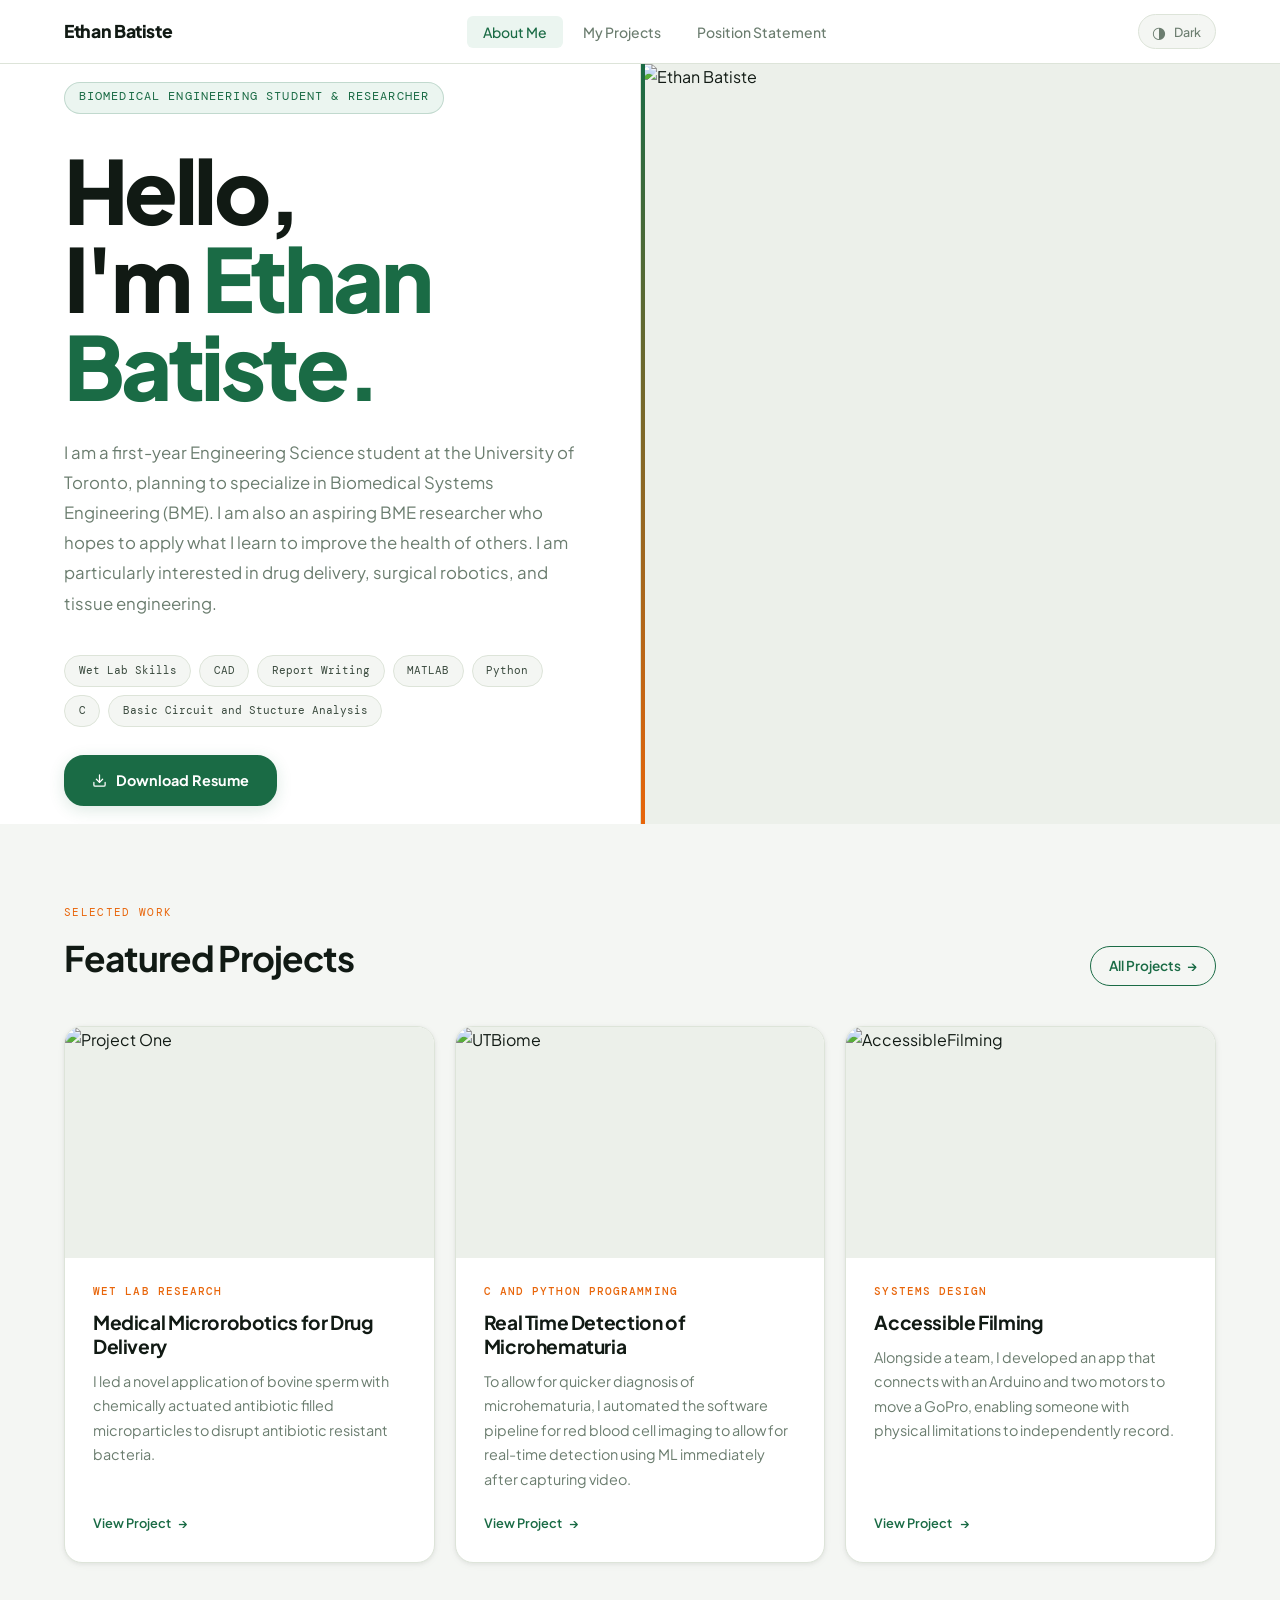
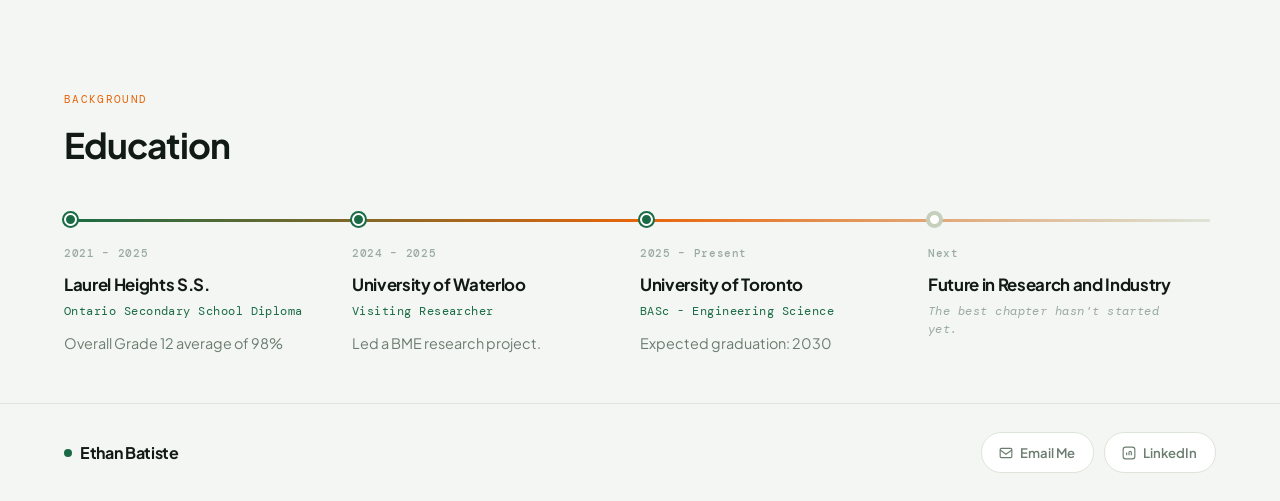
==== index.html @ f6f52fd0 "Add files via upload" ====
<!DOCTYPE html>
<html lang="en">
<head>
  <meta charset="UTF-8" />
  <meta name="viewport" content="width=device-width, initial-scale=1.0" />
  <script>
    (function(){
      var t = localStorage.getItem('portfolio-theme') ||
        (window.matchMedia('(prefers-color-scheme: dark)').matches ? 'dark' : 'light');
      document.documentElement.setAttribute('data-theme', t);
    })();
  </script>
  <title>Ethan Batiste - Portfolio</title>
  <link rel="stylesheet" href="style.css" />
</head>
<body>

  <!-- NAV -->
  <nav>
    <a href="index.html" class="nav-logo">
      Ethan Batiste
    </a>
    <ul class="nav-links" role="list">
      <li><a href="index.html">About Me</a></li>
      <li><a href="projects.html">My Projects</a></li>
      <li><a href="statement.html">Position Statement</a></li>
    </ul>
    <div class="nav-right">
      <button class="theme-toggle" aria-label="Toggle theme">
        <span class="toggle-icon">◑</span>
        <span class="toggle-label">Dark</span>
      </button>
      <button class="hamburger" aria-label="Open menu" aria-expanded="false">
        <span></span><span></span><span></span>
      </button>
    </div>
  </nav>

  <main class="page">

    <!-- HERO -->
    <section class="hero">
      <div class="hero-content">
        <span class="hero-eyebrow fade-up">Biomedical Engineering Student & Researcher</span>

        <h1 class="hero-name fade-up">
          Hello,<br>I'm <span class="accent">Ethan Batiste.</span>
        </h1>

        <p class="hero-about fade-up">
          I am a first-year Engineering Science student at the University of Toronto, planning to specialize in Biomedical Systems Engineering (BME). I am also an aspiring BME researcher who hopes to apply what I learn to improve the health of others. I am particularly interested in drug delivery, surgical robotics, and tissue engineering.
        </p>

        <div class="keywords fade-up">
          <span class="keyword">Wet Lab Skills</span>
          <span class="keyword">CAD</span>
          <span class="keyword">Report Writing</span>
          <span class="keyword">MATLAB</span>
          <span class="keyword">Python</span>
          <span class="keyword">C</span>
          <span class="keyword">Basic Circuit and Stucture Analysis</span>
        </div>

        <div class="hero-actions fade-up">
  <a href="images/EthanBatisteCV.pdf" download class="resume-btn">
    <svg width="15" height="15" viewBox="0 0 24 24" fill="none" stroke="currentColor" stroke-width="2" stroke-linecap="round" stroke-linejoin="round">
      <path d="M21 15v4a2 2 0 0 1-2 2H5a2 2 0 0 1-2-2v-4"/>
      <polyline points="7 10 12 15 17 10"/>
      <line x1="12" y1="15" x2="12" y2="3"/>
    </svg>
    Download Resume
  </a>
</div>

        
      </div>

      <div class="hero-photo-wrap">
        <!-- Replace with your photo: <img src="assets/photo.jpg" alt="Your Name" /> -->
        <img src="images/ethan-v1.jpg" alt="Ethan Batiste" />
          <svg viewBox="0 0 24 24" fill="none" stroke="currentColor" stroke-width="1">
            <circle cx="12" cy="8" r="4.5"/><path d="M3 21c0-4.5 4-8 9-8s9 3.5 9 8"/>
          </svg>
          <span>Your Photo Here</span>
        </div>
      </div>
    </section>
    
    <!-- FEATURED PROJECTS -->
    <section class="featured-section">
      <div class="section-header">
        <div>
          <p class="section-eyebrow">Selected Work</p>
          <h2 class="section-title">Featured Projects</h2>
        </div>
        <a href="projects.html" class="section-link">All Projects</a>
      </div>

      <div class="featured-grid">

        <article class="project-card reveal" data-href="project1.html">
          <div class="card-img-wrap">
            <!-- <img src="assets/p1.jpg" alt="Project One"> -->
             <img src="images/SPARTN.png" alt="Project One">
          </div>
          <div class="card-body">
            <p class="card-tag">Wet Lab Research</p>
            <h3 class="card-title">Medical Microrobotics for Drug Delivery</h3>
            <p class="card-desc">I led a novel application of bovine sperm with chemically actuated antibiotic filled microparticles to disrupt antibiotic resistant bacteria.</p>
            <span class="card-arrow">View Project</span>
          </div>
        </article>

        <article class="project-card reveal" data-href="project2.html">
          <div class="card-img-wrap">
             <img src="images/UTBiome.png" alt="UTBiome">
          </div>
          <div class="card-body">
            <p class="card-tag">C and Python Programming</p>
            <h3 class="card-title">Real Time Detection of Microhematuria</h3>
            <p class="card-desc">To allow for quicker diagnosis of microhematuria, I automated the software pipeline for red blood cell imaging to allow for real-time detection using ML immediately after capturing video.</p>
            <span class="card-arrow">View Project</span>
          </div>
        </article>

        <article class="project-card reveal" data-href="project4.html">
          <div class="card-img-wrap">
             <img src="images/AccessibleFilming.jpg" alt="AccessibleFilming">
          </div>
          <div class="card-body">
            <p class="card-tag">Systems Design</p>
            <h3 class="card-title">Accessible Filming</h3>
            <p class="card-desc">Alongside a team, I developed an app that connects with an Arduino and two motors to move a GoPro, enabling someone with physical limitations to independently record.</p>
            <span class="card-arrow">View Project</span>
          </div>
        </article>

      </div>
    </section>
    <section class="education-section">
  <div class="section-header">
    <div>
      <p class="section-eyebrow">Background</p>
      <h2 class="section-title">Education</h2>
    </div>
  </div>

  <div class="timeline">

    <div class="timeline-item reveal">
      <div class="timeline-marker"></div>
      <div class="timeline-date">2021 – 2025</div>
      <div class="timeline-body">
        <h4 class="timeline-title">Laurel Heights S.S.</h4>
        <p class="timeline-sub">Ontario Secondary School Diploma</p>
        <p class="timeline-desc">Overall Grade 12 average of 98%</p>
      </div>
    </div>

    <div class="timeline-item reveal">
      <div class="timeline-marker"></div>
      <div class="timeline-date">2024 – 2025</div>
      <div class="timeline-body">
        <h4 class="timeline-title">University of Waterloo</h4>
        <p class="timeline-sub">Visiting Researcher</p>
        <p class="timeline-desc">Led a BME research project.</p>
      </div>
    </div>

    <div class="timeline-item reveal">
      <div class="timeline-marker"></div>
      <div class="timeline-date">2025 – Present</div>
      <div class="timeline-body">
        <h4 class="timeline-title">University of Toronto</h4>
        <p class="timeline-sub">BASc - Engineering Science</p>
        <p class="timeline-desc">Expected graduation: 2030</p>
      </div>
    </div>

    <div class="timeline-item timeline-item--future reveal">
      <div class="timeline-marker timeline-marker--future"></div>
      <div class="timeline-date">Next</div>
      <div class="timeline-body">
        <h4 class="timeline-title">Future in Research and Industry</h4>
        <p class="timeline-sub">The best chapter hasn't started yet.</p>
      </div>
    </div>

  </div>
</section>

  </main>

  <!-- FOOTER -->
  <footer>
    <span class="footer-name">Ethan Batiste</span>
    <div class="footer-links">
      <a href="mailto:ethan.will.batiste@gmail.com" class="footer-btn">
        <svg width="14" height="14" viewBox="0 0 24 24" fill="none" stroke="currentColor" stroke-width="2">
          <rect x="2" y="4" width="20" height="16" rx="2"/><path d="m2 7 10 7 10-7"/>
        </svg>
        Email Me
      </a>
      <a href="https://www.linkedin.com/in/ethan-batiste/" target="_blank" rel="noopener" class="footer-btn">
        <svg width="14" height="14" viewBox="0 0 24 24" fill="none" stroke="currentColor" stroke-width="2">
          <rect x="2" y="2" width="20" height="20" rx="4"/>
          <path d="M8 11v5M8 8v.01M12 16v-5M12 11c0-1.1.9-2 2-2s2 .9 2 2v5"/>
        </svg>
        LinkedIn
      </a>
    </div>
  </footer>

  <script src="script.js"></script>
</body>
</html>
---- style.css ----
/* =========================================
   ENGINEER PORTFOLIO — Rainforest Theme
   Palette: Forest Green #1A6B45 + Orange #E8650A
   Base: Clean white/light grey
   Fonts: Plus Jakarta Sans + DM Mono
   ========================================= */

@import url('https://fonts.googleapis.com/css2?family=Plus+Jakarta+Sans:wght@300;400;500;600;700;800&family=DM+Mono:wght@300;400;500&display=swap');

/* ─── Variables ──────────────────────────── */
:root {
  --bg:          #FFFFFF;
  --bg-2:        #F4F6F3;
  --bg-3:        #ECF0EA;
  --surface:     #FFFFFF;
  --border:      #DDE4D9;
  --border-hi:   #C4D0BC;

  --text:        #111A14;
  --text-2:      #3A4A3E;
  --text-muted:  #6B7D6F;
  --text-dim:    #9AABA0;

  --green:       #1A6B45;
  --green-mid:   #2A8A5A;
  --green-light: #EBF5F0;
  --green-glow:  rgba(26,107,69,0.15);

  --orange:      #E8650A;
  --orange-mid:  #F07830;
  --orange-light:#FEF3EB;
  --orange-glow: rgba(232,101,10,0.14);

  --nav-h:       64px;
  --radius-sm:   6px;
  --radius:      12px;
  --radius-lg:   18px;
  --shadow-sm:   0 1px 4px rgba(17,26,20,0.06), 0 2px 8px rgba(17,26,20,0.04);
  --shadow:      0 4px 16px rgba(17,26,20,0.08), 0 1px 4px rgba(17,26,20,0.05);
  --shadow-lg:   0 12px 40px rgba(17,26,20,0.12), 0 4px 12px rgba(17,26,20,0.06);
  --trans:       0.22s cubic-bezier(0.4,0,0.2,1);

  --font:  'Plus Jakarta Sans', sans-serif;
  --mono:  'DM Mono', monospace;
}

[data-theme="dark"] {
  --bg:          #111714;
  --bg-2:        #181F1A;
  --bg-3:        #1F2922;
  --surface:     #232E25;
  --border:      #2C3D30;
  --border-hi:   #3D5242;

  --text:        #EDF2EE;
  --text-2:      #C8D9CC;
  --text-muted:  #8AA490;
  --text-dim:    #526158;

  --green:       #3DB874;
  --green-mid:   #4FCA84;
  --green-light: #1A2E22;
  --green-glow:  rgba(61,184,116,0.18);

  --orange:      #F07830;
  --orange-mid:  #F58C4A;
  --orange-light:#2A1A0E;
  --orange-glow: rgba(240,120,48,0.16);

  --shadow-sm:   0 1px 4px rgba(0,0,0,0.3);
  --shadow:      0 4px 20px rgba(0,0,0,0.35);
  --shadow-lg:   0 12px 48px rgba(0,0,0,0.45);
}

/* ─── Reset ──────────────────────────────── */
*, *::before, *::after { box-sizing: border-box; margin: 0; padding: 0; }
html { scroll-behavior: smooth; -webkit-font-smoothing: antialiased; }
body {
  font-family: var(--font);
  background: var(--bg);
  color: var(--text);
  transition: background var(--trans), color var(--trans);
  min-height: 100vh;
  overflow-x: hidden;
  line-height: 1.6;
}
img  { display: block; width: 100%; object-fit: cover; }
a    { color: inherit; text-decoration: none; }
ul   { list-style: none; }

/* ─── Navigation ─────────────────────────── */
nav {
  position: fixed; top: 0; left: 0; right: 0; z-index: 100;
  height: var(--nav-h);
  display: flex; align-items: center; justify-content: space-between;
  padding: 0 clamp(1.5rem, 5vw, 4rem);
  background: var(--bg);
  border-bottom: 1px solid var(--border);
  transition: background var(--trans), border-color var(--trans), box-shadow var(--trans);
}
nav.scrolled {
  box-shadow: var(--shadow-sm);
}

.nav-logo {
  font-family: var(--font);
  font-size: 1.1rem;
  font-weight: 800;
  letter-spacing: -0.02em;
  color: var(--text);
  display: flex; align-items: center; gap: 0.5rem;
}
.nav-logo-mark {
  width: 28px; height: 28px;
  background: var(--green);
  border-radius: 7px;
  display: flex; align-items: center; justify-content: center;
  flex-shrink: 0;
}
.nav-logo-mark svg { width: 14px; height: 14px; color: #fff; }

.nav-links {
  display: flex; align-items: center; gap: 0.25rem;
}
.nav-links a {
  font-size: 0.875rem;
  font-weight: 500;
  color: var(--text-muted);
  padding: 0.45rem 1rem;
  border-radius: var(--radius-sm);
  transition: color var(--trans), background var(--trans);
}
.nav-links a:hover { color: var(--text); background: var(--bg-2); }
.nav-links a.active { color: var(--green); background: var(--green-light); }

.nav-right { display: flex; align-items: center; gap: 1rem; }

/* Theme toggle */
.theme-toggle {
  display: flex; align-items: center; gap: 0.5rem;
  background: var(--bg-2);
  border: 1px solid var(--border);
  border-radius: 20px;
  padding: 0.35rem 0.85rem;
  cursor: pointer;
  font-family: var(--font);
  font-size: 0.78rem;
  font-weight: 500;
  color: var(--text-muted);
  transition: border-color var(--trans), color var(--trans), background var(--trans);
}
.theme-toggle:hover { border-color: var(--green); color: var(--green); background: var(--green-light); }
.toggle-icon { font-size: 1rem; transition: transform 0.4s; }
[data-theme="dark"] .toggle-icon { transform: rotate(180deg); }

/* Hamburger */
.hamburger {
  display: none; flex-direction: column; gap: 5px;
  background: none; border: none; cursor: pointer; padding: 4px;
}
.hamburger span { display: block; width: 22px; height: 2px; background: var(--text); border-radius: 2px; transition: var(--trans); }

/* ─── Page wrapper ───────────────────────── */
.page { padding-top: var(--nav-h); min-height: 100vh; }

/* ─── Hero ───────────────────────────────── */
.hero {
  display: grid;
  grid-template-columns: 1fr 1fr;
  height: calc(100vh - var(--nav-h));
  max-height: 760px;
}

.hero-content {
  padding: clamp(3rem, 7vw, 6rem) clamp(2rem, 5vw, 5rem);
  display: flex; flex-direction: column; justify-content: center;
  gap: 0;
  overflow-y: hidden;
}

.hero-eyebrow {
  display: inline-flex; align-items: center; gap: 0.5rem;
  font-family: var(--mono);
  font-size: 0.72rem;
  font-weight: 400;
  letter-spacing: 0.1em;
  text-transform: uppercase;
  color: var(--green);
  background: var(--green-light);
  border: 1px solid rgba(26,107,69,0.2);
  padding: 0.35rem 0.85rem;
  border-radius: 20px;
  width: fit-content;
  margin-bottom: 2rem;
}
[data-theme="dark"] .hero-eyebrow { border-color: rgba(61,184,116,0.25); }

.hero-name {
  font-size: clamp(3rem, 7vw, 5.5rem);
  font-weight: 800;
  line-height: 1.0;
  letter-spacing: -0.04em;
  color: var(--text);
  margin-bottom: 1.75rem;
}
.hero-name .accent { color: var(--green); }

.hero-about {
  font-size: 1.05rem;
  font-weight: 400;
  line-height: 1.8;
  color: var(--text-muted);
  max-width: 46ch;
  margin-bottom: 2.25rem;
}

.keywords { display: flex; flex-wrap: wrap; gap: 0.5rem; }
.keyword {
  font-family: var(--mono);
  font-size: 0.7rem;
  color: var(--text-2);
  padding: 0.38rem 0.85rem;
  background: var(--bg-2);
  border: 1px solid var(--border);
  border-radius: 20px;
  transition: border-color var(--trans), color var(--trans), background var(--trans);
  cursor: default;
}
.keyword:hover { border-color: var(--green); color: var(--green); background: var(--green-light); }

/* Hero photo */
.hero-photo-wrap {
  position: relative; overflow: hidden;
  background: var(--bg-3);
  border-left: 1px solid var(--border);
}
.hero-photo-wrap img {
  width: 100%; height: 100%;
  object-fit: cover; object-position: top center;
  transition: transform 0.7s cubic-bezier(0.25,0.46,0.45,0.94);
}
.hero-photo-wrap:hover img { transform: scale(1.03); }

/* Decorative accent strip on photo */
.hero-photo-wrap::after {
  content: '';
  position: absolute; top: 0; left: 0; bottom: 0; width: 4px;
  background: linear-gradient(to bottom, var(--green), var(--orange));
  z-index: 2;
}

.hero-photo-placeholder {
  width: 100%; height: 100%; min-height: 420px;
  display: flex; align-items: center; justify-content: center;
  flex-direction: column; gap: 1.25rem;
  color: var(--text-dim);
}
.hero-photo-placeholder svg { width: 64px; height: 64px; opacity: 0.25; }
.hero-photo-placeholder span {
  font-family: var(--mono); font-size: 0.7rem;
  letter-spacing: 0.1em; text-transform: uppercase;
}

/* ─── Featured section ───────────────────── */
.featured-section {
  padding: clamp(4rem, 8vw, 5rem) clamp(2rem, 5vw, 5rem);
  background: var(--bg-2);
}

.section-header {
  display: flex; align-items: flex-end; justify-content: space-between;
  margin-bottom: 2.5rem; gap: 1rem; flex-wrap: wrap;
}

.section-eyebrow {
  font-family: var(--mono);
  font-size: 0.7rem; letter-spacing: 0.12em; text-transform: uppercase;
  color: var(--orange); margin-bottom: 0.5rem;
}
.section-title {
  font-size: clamp(1.6rem, 3vw, 2.2rem);
  font-weight: 700; letter-spacing: -0.03em; color: var(--text);
}

.section-link {
  font-size: 0.85rem; font-weight: 600;
  color: var(--green);
  display: flex; align-items: center; gap: 0.4rem;
  padding: 0.5rem 1.1rem;
  border: 1.5px solid var(--green);
  border-radius: 20px;
  transition: background var(--trans), color var(--trans);
  white-space: nowrap;
}
.section-link:hover { background: var(--green); color: #fff; }
.section-link::after { content: '→'; }

/* ─── Project Cards ──────────────────────── */
.featured-grid {
  display: grid; grid-template-columns: repeat(3,1fr);
  gap: 1.25rem;
}

.project-card {
  background: var(--surface);
  border-radius: var(--radius-lg);
  border: 1px solid var(--border);
  box-shadow: var(--shadow-sm);
  overflow: hidden;
  cursor: pointer;
  display: flex; flex-direction: column;
  transition: transform var(--trans), box-shadow var(--trans), border-color var(--trans);
}
.project-card:hover {
  transform: translateY(-4px);
  box-shadow: var(--shadow-lg);
  border-color: var(--border-hi);
}

.card-img-wrap {
  aspect-ratio: 16/10; overflow: hidden;
  background: var(--bg-3); position: relative;
}
.card-img-wrap img { transition: transform 0.55s cubic-bezier(0.25,0.46,0.45,0.94); }
.project-card:hover .card-img-wrap img { transform: scale(1.06); }

.card-img-placeholder {
  width: 100%; height: 100%;
  display: flex; align-items: center; justify-content: center;
  font-family: var(--mono); font-size: 0.68rem;
  letter-spacing: 0.1em; text-transform: uppercase; color: var(--text-dim);
}

.card-body {
  padding: 1.6rem 1.75rem 1.75rem;
  flex: 1; display: flex; flex-direction: column;
}

.card-tag {
  font-family: var(--mono); font-size: 0.68rem; font-weight: 500;
  letter-spacing: 0.1em; text-transform: uppercase;
  color: var(--orange); margin-bottom: 0.6rem;
}

.card-title {
  font-size: 1.2rem; font-weight: 700;
  letter-spacing: -0.02em; color: var(--text);
  margin-bottom: 0.65rem; line-height: 1.25;
}

.card-desc {
  font-size: 0.9rem; font-weight: 400;
  line-height: 1.7; color: var(--text-muted); flex: 1;
}

.card-arrow {
  display: inline-flex; align-items: center; gap: 0.45rem;
  font-size: 0.8rem; font-weight: 600;
  color: var(--green); margin-top: 1.4rem;
  transition: gap var(--trans);
}
.card-arrow::after { content: '→'; }
.project-card:hover .card-arrow { gap: 0.7rem; }

/* ─── Projects page ──────────────────────── */
.projects-page {
  padding: clamp(3rem, 6vw, 5rem) clamp(2rem, 5vw, 5rem);
}
.page-hero { margin-bottom: 3rem; }
.page-hero h1 {
  font-size: clamp(2.5rem, 6vw, 4rem);
  font-weight: 800; letter-spacing: -0.04em; color: var(--text);
  line-height: 1.0; margin-top: 0.6rem;
}
.page-hero h1 span { color: var(--green); }

.projects-grid {
  display: grid; grid-template-columns: repeat(auto-fill, minmax(320px,1fr));
  gap: 1.25rem;
}

/* ─── Project detail ─────────────────────── */
.project-detail {
  max-width: 820px; margin: 0 auto;
  padding: clamp(3rem, 6vw, 5rem) clamp(2rem, 5vw, 5rem);
}

.back-link {
  display: inline-flex; align-items: center; gap: 0.5rem;
  font-size: 0.85rem; font-weight: 600;
  color: var(--text-muted); margin-bottom: 2.5rem;
  transition: color var(--trans);
}
.back-link::before { content: '←'; }
.back-link:hover { color: var(--green); }

.detail-tag {
  font-family: var(--mono); font-size: 0.7rem; font-weight: 500;
  letter-spacing: 0.12em; text-transform: uppercase;
  color: var(--orange); margin-bottom: 0.85rem;
}
.detail-title {
  font-size: clamp(2rem, 5vw, 3.5rem); font-weight: 800;
  letter-spacing: -0.04em; color: var(--text);
  line-height: 1.0; margin-bottom: 1.25rem;
}
.detail-subtitle {
  font-size: 1.05rem; font-weight: 400; line-height: 1.8;
  color: var(--text-muted); max-width: 55ch; margin-bottom: 2.5rem;
}

.detail-hero-img {
  aspect-ratio: 16/9; overflow: hidden;
  background: var(--bg-3);
  border-radius: var(--radius-lg);
  border: 1px solid var(--border);
  margin-bottom: 3rem;
}

.detail-meta {
  display: grid; grid-template-columns: repeat(4,1fr);
  gap: 1px; background: var(--border);
  border: 1px solid var(--border); border-radius: var(--radius);
  overflow: hidden; margin-bottom: 3.5rem;
}
.meta-item { background: var(--bg-2); padding: 1.4rem 1.5rem; }
.meta-item label {
  display: block; font-family: var(--mono); font-size: 0.62rem; font-weight: 500;
  letter-spacing: 0.12em; text-transform: uppercase;
  color: var(--green); margin-bottom: 0.4rem;
}
.meta-item span { font-size: 0.97rem; font-weight: 600; color: var(--text); }

.detail-body h3 {
  font-size: 1.25rem; font-weight: 700; color: var(--text);
  margin: 2.5rem 0 1rem; letter-spacing: -0.02em;
}
.detail-body h3::before {
  content: '';
  display: inline-block; width: 14px; height: 3px;
  background: var(--green); border-radius: 2px;
  margin-right: 0.7rem; vertical-align: middle;
}
.detail-body p { font-size: 0.97rem; line-height: 1.85; color: var(--text-muted); margin-bottom: 1.2rem; }

.tech-list { display: flex; flex-wrap: wrap; gap: 0.5rem; margin: 1.25rem 0; }
.tech-tag {
  font-family: var(--mono); font-size: 0.7rem;
  color: var(--text-2); padding: 0.35rem 0.8rem;
  background: var(--bg-2); border: 1px solid var(--border);
  border-radius: 20px; transition: var(--trans);
}
.tech-tag:hover { border-color: var(--orange); color: var(--orange); background: var(--orange-light); }

/* ─── Position Statement ─────────────────── */
.statement-page { padding: clamp(3rem, 6vw, 5rem) clamp(2rem, 5vw, 5rem); }
.statement-layout {
  display: grid; grid-template-columns: 200px 1fr;
  gap: 5rem; padding-top: 3rem;
}
.statement-sidebar { position: sticky; top: calc(var(--nav-h) + 2rem); align-self: start; }
.statement-sidebar-label {
  font-family: var(--mono); font-size: 0.68rem; font-weight: 500;
  letter-spacing: 0.12em; text-transform: uppercase; color: var(--text-dim);
}
.statement-nav-list { display: flex; flex-direction: column; gap: 0.1rem; margin-top: 1rem; }
.statement-nav-list a {
  font-size: 0.875rem; font-weight: 500; color: var(--text-muted);
  padding: 0.55rem 0.85rem; border-radius: var(--radius-sm);
  transition: var(--trans);
}
.statement-nav-list a:hover { color: var(--green); background: var(--green-light); }

.statement-content section { margin-bottom: 4rem; padding-bottom: 4rem; border-bottom: 1px solid var(--border); }
.statement-content section:last-child { border-bottom: none; margin-bottom: 0; }

.statement-content h3 {
  font-size: 1.55rem; font-weight: 700; letter-spacing: -0.03em;
  color: var(--text); margin-bottom: 1.4rem;
}
.statement-content p { font-size: 0.97rem; line-height: 1.85; color: var(--text-muted); margin-bottom: 1.2rem; }

.pull-quote {
  font-size: clamp(1.1rem, 2.2vw, 1.4rem); font-weight: 600;
  color: var(--text); line-height: 1.5;
  padding: 1.75rem 2rem; margin: 2rem 0;
  background: var(--green-light);
  border-left: 4px solid var(--green);
  border-radius: 0 var(--radius) var(--radius) 0;
}

/* ─── Footer ─────────────────────────────── */
footer {
  background: var(--bg-2); border-top: 1px solid var(--border);
  padding: 1.75rem clamp(2rem, 5vw, 5rem);
  display: flex; align-items: center; justify-content: space-between;
  gap: 1.5rem; flex-wrap: wrap;
}
.footer-name {
  font-size: 1rem; font-weight: 700; letter-spacing: -0.02em; color: var(--text);
  display: flex; align-items: center; gap: 0.5rem;
}
.footer-name::before {
  content: '';
  width: 8px; height: 8px;
  background: var(--green); border-radius: 50%;
}
.footer-links { display: flex; align-items: center; gap: 0.6rem; }
.footer-btn {
  display: inline-flex; align-items: center; gap: 0.45rem;
  font-size: 0.82rem; font-weight: 600;
  color: var(--text-muted); padding: 0.55rem 1.1rem;
  border: 1.5px solid var(--border); border-radius: 20px;
  background: var(--surface); transition: var(--trans);
}
.footer-btn:hover { color: var(--green); border-color: var(--green); background: var(--green-light); }

/* ─── Resume Button ──────────────────────── */
.hero-actions { margin-top: 1.75rem; }

.resume-btn {
  display: inline-flex; align-items: center; gap: 0.6rem;
  font-size: 0.9rem; font-weight: 700;
  color: #fff;
  background: var(--green);
  padding: 0.75rem 1.6rem;
  border-radius: 20px;
  border: 2px solid var(--green);
  transition: background var(--trans), color var(--trans), transform var(--trans), box-shadow var(--trans);
  box-shadow: 0 4px 16px var(--green-glow);
}
.resume-btn:hover {
  background: transparent;
  color: var(--green);
  transform: translateY(-2px);
  box-shadow: 0 8px 24px var(--green-glow);
}

/* ─── Education Timeline ─────────────────── */
.education-section {
  padding: clamp(2rem, 8vw, 3rem) clamp(2rem, 5vw, 5rem);
  background: var(--bg-2);
}

.timeline {
  position: relative;
  display: grid;
  grid-template-columns: repeat(4, 1fr);
  gap: 0;
  padding-top: 2rem;
}

/* Horizontal line running across all items */
.timeline::before {
  content: '';
  position: absolute; top: 6px; left: 6px; right: 6px;
  height: 2.5px;
  background: linear-gradient(to right, var(--green), var(--orange), var(--border));
}

.timeline-item {
  position: relative;
  display: flex;
  flex-direction: column;
  padding: 0 1.5rem 0 0;
  align-items: start;
}

.timeline-marker {
  position: absolute; top: -2rem;
  left: 0;
  width: 13px; height: 13px;
  border-radius: 50%;
  background: var(--green);
  border: 2.5px solid var(--bg);
  box-shadow: 0 0 0 2px var(--green);
  z-index: 1;
  transition: transform var(--trans);
}
.timeline-item:hover .timeline-marker { transform: scale(1.25); }

.timeline-marker--future {
  background: var(--bg);
  border-color: var(--border-hi);
  box-shadow: 0 0 0 2px var(--border-hi);
}
.timeline-item--future:hover .timeline-marker--future {
  border-color: var(--orange);
  box-shadow: 0 0 0 2px var(--orange);
}

.timeline-date {
  font-family: var(--mono);
  font-size: 0.68rem; font-weight: 500;
  letter-spacing: 0.06em;
  color: var(--text-dim);
  margin-bottom: 0.6rem;
  white-space: nowrap;
}

.timeline-title {
  font-size: 1.05rem; font-weight: 700;
  letter-spacing: -0.02em; color: var(--text);
  margin-bottom: 0.25rem;
}

.timeline-sub {
  font-family: var(--mono);
  font-size: 0.72rem;
  color: var(--green); margin-bottom: 0.6rem;
  letter-spacing: 0.04em;
}

.timeline-item--future .timeline-sub {
  color: var(--text-dim);
  font-style: italic;
}

.timeline-desc {
  font-size: 0.9rem; line-height: 1.7; color: var(--text-muted);
}

/* Stack vertically on small screens */
@media (max-width: 700px) {
  .timeline {
    grid-template-columns: 1fr;
    padding-top: 0;
    padding-left: 2rem;
  }
  .timeline::before {
    top: 8px; bottom: 8px; left: 7px; right: auto;
    width: 1.5px; height: auto;
    background: linear-gradient(to bottom, var(--green), var(--orange), var(--border));
  }
  .timeline-item {
    padding: 0 0 2.75rem 0;
  }
  .timeline-marker {
    top: 6px; left: -2rem;
  }
  .timeline-date { margin-bottom: 0.25rem; }
}
/* ─── Slideshow ──────────────────────────── */
.slideshow {
  position: relative;
  overflow: hidden;
  width: 100%; height: 100%;
}

.slideshow-track {
  display: flex;
  height: 100%;
  transition: transform 0.55s cubic-bezier(0.4, 0, 0.2, 1);
  will-change: transform;
}

.slideshow-slide {
  min-width: 100%; height: 100%;
  flex-shrink: 0;
  background: var(--bg-3);
}

.slideshow-slide img {
  width: 100%; height: 100%;
  object-fit: cover; object-position: center;
}

.slideshow-slide .card-img-placeholder {
  width: 100%; height: 100%;
}

/* Prev / Next arrows */
.slideshow-btn {
  position: absolute; top: 50%; transform: translateY(-50%);
  z-index: 10;
  background: rgba(255,255,255,0.85);
  border: none; border-radius: 50%;
  width: 32px; height: 32px;
  display: flex; align-items: center; justify-content: center;
  cursor: pointer;
  font-size: 0.9rem; color: var(--text);
  box-shadow: var(--shadow-sm);
  transition: background var(--trans), transform var(--trans);
  backdrop-filter: blur(4px);
}
[data-theme="dark"] .slideshow-btn { background: rgba(30,40,35,0.85); color: var(--text); }
.slideshow-btn:hover { background: var(--green); color: #fff; transform: translateY(-50%) scale(1.1); }
.slideshow-btn--prev { left: 10px; }
.slideshow-btn--next { right: 10px; }

/* Dot indicators */
.slideshow-dots {
  position: absolute; bottom: 10px; left: 50%; transform: translateX(-50%);
  display: flex; gap: 6px; z-index: 10;
}
.slideshow-dot {
  width: 6px; height: 6px;
  border-radius: 50%;
  background: rgba(255,255,255,0.5);
  border: none; cursor: pointer; padding: 0;
  transition: background var(--trans), transform var(--trans);
}
.slideshow-dot.active {
  background: #fff;
  transform: scale(1.3);
}
[data-theme="dark"] .slideshow-dot { background: rgba(255,255,255,0.3); }
[data-theme="dark"] .slideshow-dot.active { background: var(--green); }

/* ─── Animations ─────────────────────────── */
@keyframes fadeUp {
  from { opacity: 0; transform: translateY(18px); }
  to   { opacity: 1; transform: translateY(0); }
}
.fade-up { opacity: 0; animation: fadeUp 0.6s cubic-bezier(0.4,0,0.2,1) forwards; }
.fade-up:nth-child(1) { animation-delay: 0.05s; }
.fade-up:nth-child(2) { animation-delay: 0.15s; }
.fade-up:nth-child(3) { animation-delay: 0.25s; }
.fade-up:nth-child(4) { animation-delay: 0.35s; }
.fade-up:nth-child(5) { animation-delay: 0.45s; }

.reveal { opacity: 0; transform: translateY(14px); transition: opacity 0.5s ease, transform 0.5s ease; }
.reveal.visible { opacity: 1; transform: none; }

/* ─── Responsive ─────────────────────────── */
@media (max-width: 960px) {
  .hero { grid-template-columns: 1fr; }
  .hero-photo-wrap { min-height: 55vw; border-left: none; border-top: 1px solid var(--border); }
  .featured-grid { grid-template-columns: 1fr 1fr; }
  .projects-grid { grid-template-columns: 1fr 1fr; }
  .statement-layout { grid-template-columns: 1fr; gap: 2rem; }
  .statement-sidebar { position: static; }
  .detail-meta { grid-template-columns: repeat(2,1fr); }
}
@media (max-width: 680px) {
  .nav-links { display: none; }
  .nav-links.open {
    display: flex; flex-direction: column;
    position: fixed; top: var(--nav-h); left: 0; right: 0; bottom: 0;
    background: var(--bg); padding: 2rem 1.5rem;
    border-top: 1px solid var(--border); gap: 0.25rem; z-index: 99;
  }
  .nav-links.open a { font-size: 1.05rem; padding: 1rem; }
  .hamburger { display: flex; }
  .featured-grid { grid-template-columns: 1fr; }
  .projects-grid { grid-template-columns: 1fr; }
}
@media (max-width: 480px) {
  footer { flex-direction: column; align-items: flex-start; }
  .detail-meta { grid-template-columns: 1fr 1fr; }
  .section-header { flex-direction: column; align-items: flex-start; }
}
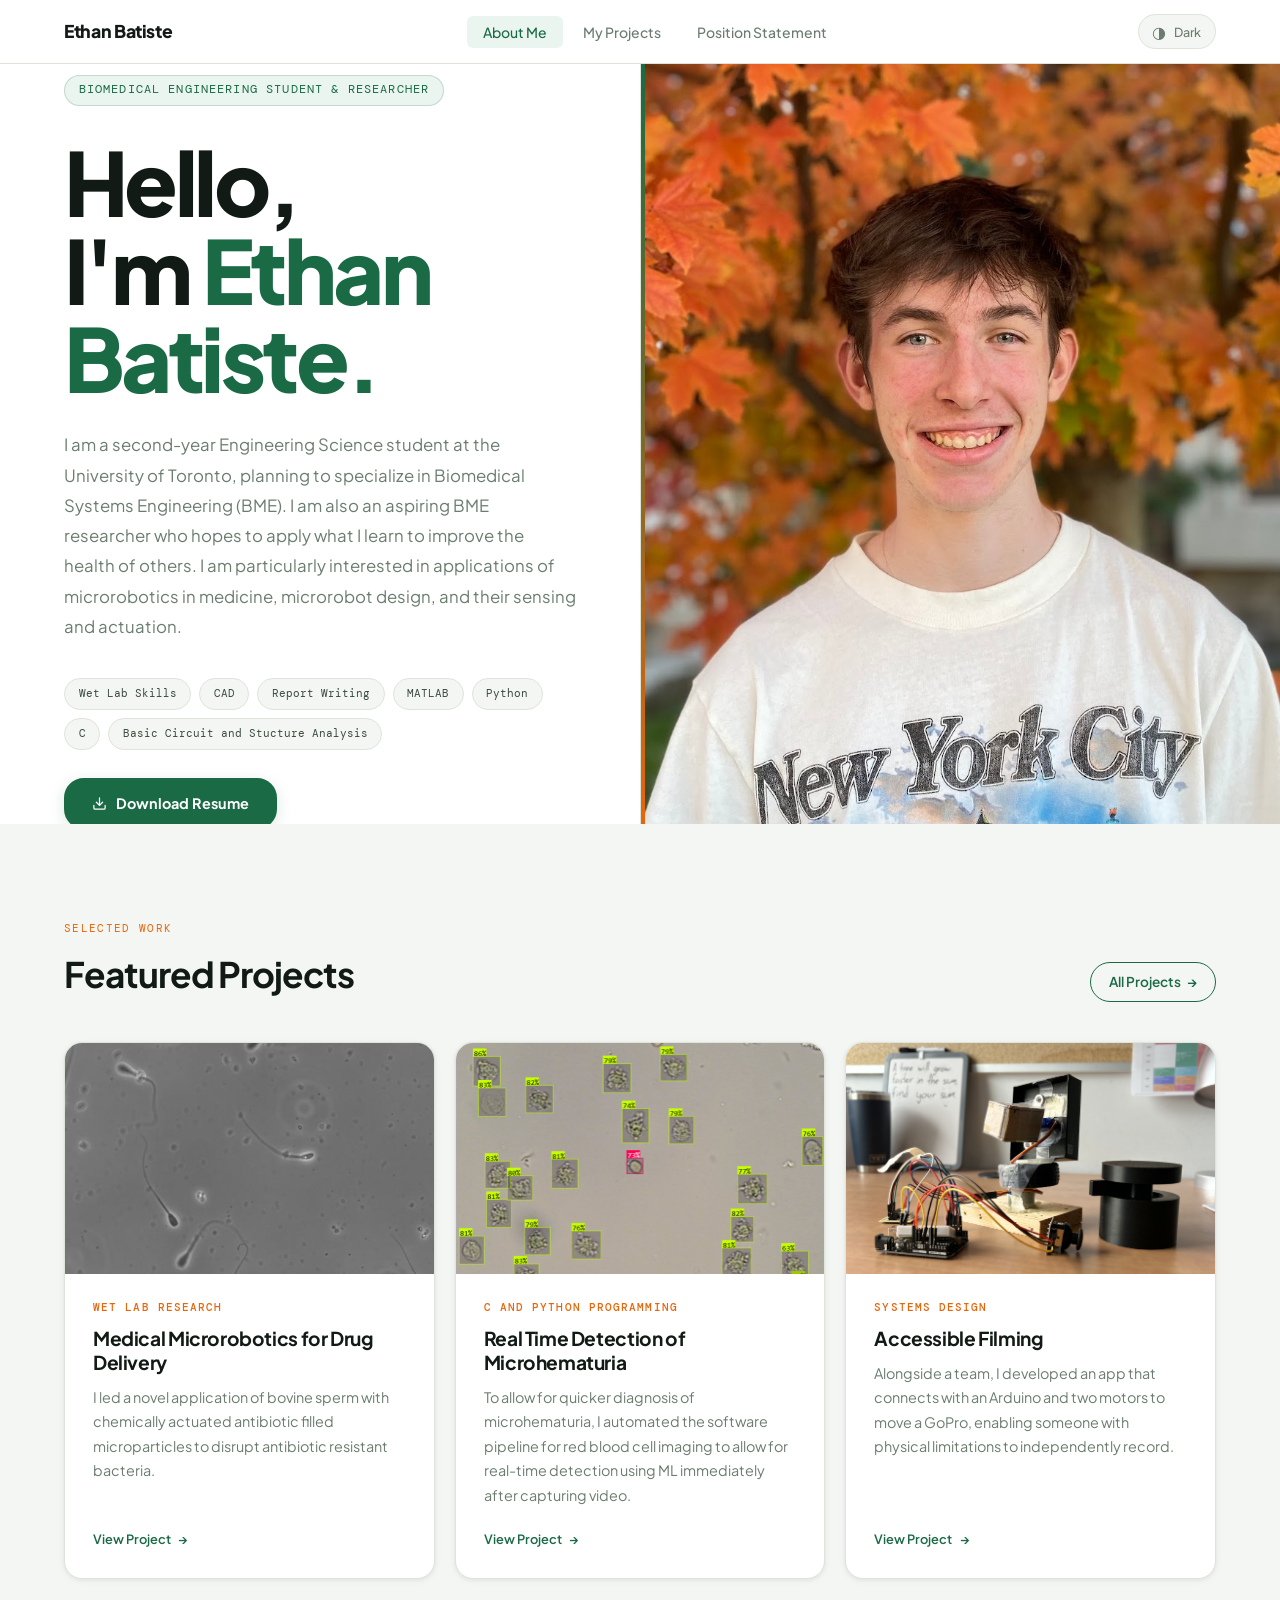
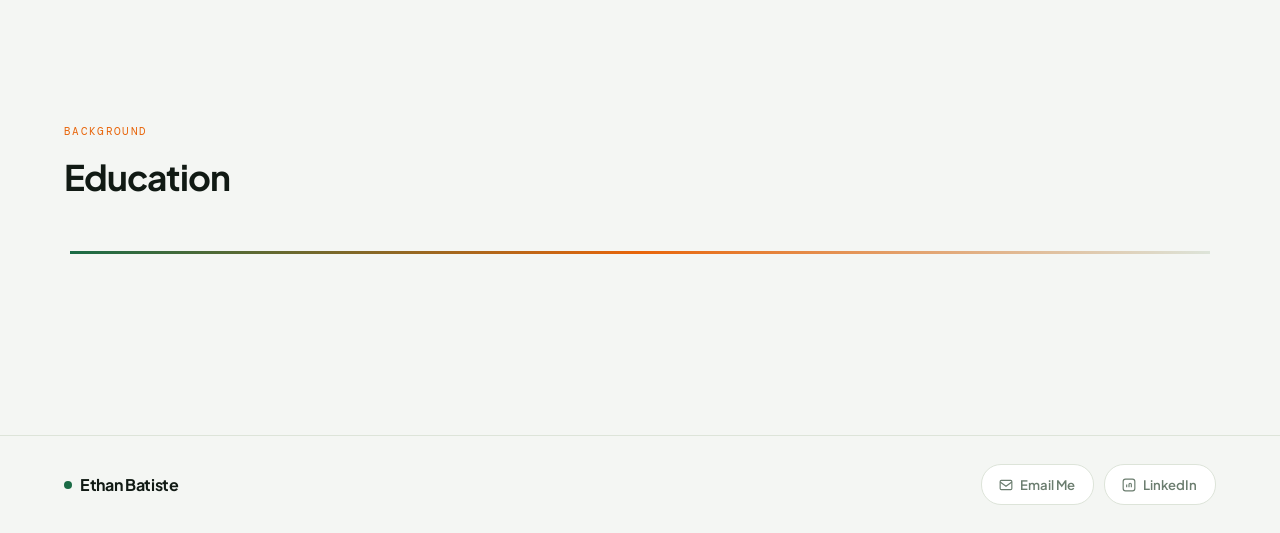
==== commit b6059615: "Update index.html" ====
--- a/index.html
+++ b/index.html
@@ -48,7 +48,7 @@
         </h1>
 
         <p class="hero-about fade-up">
-          I am a first-year Engineering Science student at the University of Toronto, planning to specialize in Biomedical Systems Engineering (BME). I am also an aspiring BME researcher who hopes to apply what I learn to improve the health of others. I am particularly interested in drug delivery, surgical robotics, and tissue engineering.
+          I am a second-year Engineering Science student at the University of Toronto, planning to specialize in Biomedical Systems Engineering (BME). I am also an aspiring BME researcher who hopes to apply what I learn to improve the health of others. I am particularly interested in applications of microrobotics in medicine, microrobot design, and their sensing and actuation.
         </p>
 
         <div class="keywords fade-up">
--- a/style.css
+++ b/style.css
@@ -192,6 +192,7 @@
   border-radius: 20px;
   width: fit-content;
   margin-bottom: 2rem;
+  margin-top: 1rem;
 }
 [data-theme="dark"] .hero-eyebrow { border-color: rgba(61,184,116,0.25); }
 
@@ -276,6 +277,7 @@
   font-family: var(--mono);
   font-size: 0.7rem; letter-spacing: 0.12em; text-transform: uppercase;
   color: var(--orange); margin-bottom: 0.5rem;
+  margin-top: 1rem; 
 }
 .section-title {
   font-size: clamp(1.6rem, 3vw, 2.2rem);
@@ -366,7 +368,10 @@
 .projects-page {
   padding: clamp(3rem, 6vw, 5rem) clamp(2rem, 5vw, 5rem);
 }
-.page-hero { margin-bottom: 3rem; }
+.page-hero { 
+   margin-bottom: 3rem; 
+   padding-top: 3rem;
+}
 .page-hero h1 {
   font-size: clamp(2.5rem, 6vw, 4rem);
   font-weight: 800; letter-spacing: -0.04em; color: var(--text);
@@ -456,7 +461,7 @@
 .statement-page { padding: clamp(3rem, 6vw, 5rem) clamp(2rem, 5vw, 5rem); }
 .statement-layout {
   display: grid; grid-template-columns: 200px 1fr;
-  gap: 5rem; padding-top: 3rem;
+  gap: 5rem; padding-top: 1.5rem;
 }
 .statement-sidebar { position: sticky; top: calc(var(--nav-h) + 2rem); align-self: start; }
 .statement-sidebar-label {
@@ -724,14 +729,40 @@
 
 /* ─── Responsive ─────────────────────────── */
 @media (max-width: 960px) {
-  .hero { grid-template-columns: 1fr; }
-  .hero-photo-wrap { min-height: 55vw; border-left: none; border-top: 1px solid var(--border); }
+  .hero {
+    display: grid;
+    grid-template-columns: 1fr;
+    grid-template-rows: auto auto auto;
+    height: auto;
+    max-height: none;
+  }
+  .hero-content {
+    padding: 2.5rem 1.75rem;
+    overflow-y: visible;
+    display: contents;
+  }
+  .hero-eyebrow { order: 1; padding: 0 1.75rem; }
+  .hero-name { order: 2; padding: 0 1.75rem; }
+  .hero-photo-wrap {
+    order: 3;
+    height: 55vw;
+    min-height: 280px;
+    max-height: 420px;
+    border-left: none;
+    border-top: 1px solid var(--border);
+    border-bottom: 1px solid var(--border);
+  }
+  .hero-about { order: 4; padding: 0 1.75rem; margin-top: 2rem; }
+  .keywords { order: 5; padding: 0 1.75rem; }
+  .hero-actions { order: 6; padding: 0 1.75rem; }
   .featured-grid { grid-template-columns: 1fr 1fr; }
   .projects-grid { grid-template-columns: 1fr 1fr; }
-  .statement-layout { grid-template-columns: 1fr; gap: 2rem; }
+  .statement-layout { grid-template-columns: 1fr; gap: 1.5rem; }
   .statement-sidebar { position: static; }
   .detail-meta { grid-template-columns: repeat(2,1fr); }
-}
+  .timeline { grid-template-columns: 1fr 1fr; padding-top: 2rem; }
+}
+
 @media (max-width: 680px) {
   .nav-links { display: none; }
   .nav-links.open {
@@ -740,13 +771,88 @@
     background: var(--bg); padding: 2rem 1.5rem;
     border-top: 1px solid var(--border); gap: 0.25rem; z-index: 99;
   }
-  .nav-links.open a { font-size: 1.05rem; padding: 1rem; }
+  .nav-links.open a {
+    font-size: 1.05rem;
+    padding: 1rem 1.25rem;
+    border-radius: var(--radius-sm);
+    border-bottom: 1px solid var(--border);
+    width: 100%;
+    display: block;
+  }
   .hamburger { display: flex; }
   .featured-grid { grid-template-columns: 1fr; }
   .projects-grid { grid-template-columns: 1fr; }
-}
+  .hero-name { font-size: clamp(2rem, 8vw, 3rem); }
+  .hero-about { font-size: 0.92rem; }
+  .keywords { gap: 0.4rem; }
+  .keyword { font-size: 0.65rem; padding: 0.3rem 0.65rem; }
+  .timeline { grid-template-columns: 1fr 1fr; }
+  .detail-meta { grid-template-columns: 1fr 1fr; }
+  .statement-page { padding: 2rem 1.25rem; }
+  .page-hero { padding-top: 2rem; margin-bottom: 2rem; }
+  .statement-layout {
+    display: flex;
+    flex-direction: column;
+  }
+  .statement-sidebar {
+    order: 1;
+    position: static;
+    width: 100%;
+    margin-bottom: 2rem;
+    padding-bottom: 1.5rem;
+    border-bottom: 1px solid var(--border);
+  }
+  .statement-content {
+    order: 2;
+    width: 100%;
+  }
+  .statement-sidebar-label {
+    display: block;
+    margin-bottom: 0.75rem;
+  }
+  .statement-nav-list {
+    display: grid;
+    grid-template-columns: 1fr 1fr;
+    gap: 0.5rem;
+    border-left: none;
+    padding: 0;
+    margin: 0;
+  }
+  .statement-nav-list a {
+    padding: 0.6rem 0.8rem;
+    background: var(--bg-2);
+    border-radius: var(--radius-sm);
+    font-size: 0.8rem;
+    border: 1px solid var(--border);
+    text-align: center;
+    display: block;
+  }
+  .statement-content section { margin-bottom: 2.5rem; padding-bottom: 2.5rem; }
+  .statement-content h3 { font-size: 1.25rem; }
+  .pull-quote { padding: 1.25rem; font-size: 1rem; margin: 1.25rem 0; }
+}
+
 @media (max-width: 480px) {
+  .hero-content { padding: 2rem 1.25rem; }
+  .hero-photo-wrap { height: 70vw; max-height: 320px; }
+  .featured-section { padding: 2.5rem 1.25rem; }
+  .education-section { padding: 2.5rem 1.25rem; }
+  .projects-page { padding: 2rem 1.25rem; }
+  .project-detail { padding: 2rem 1.25rem; }
   footer { flex-direction: column; align-items: flex-start; }
-  .detail-meta { grid-template-columns: 1fr 1fr; }
+  .detail-meta { grid-template-columns: 1fr; }
   .section-header { flex-direction: column; align-items: flex-start; }
-}
+  .statement-page { padding: 2rem 1.25rem; }
+  .pull-quote { padding: 1.25rem 1.25rem; font-size: 1rem; }
+  .statement-content h3 { font-size: 1.25rem; }
+  .timeline { grid-template-columns: 1fr; padding-top: 0; padding-left: 2rem; }
+  .timeline::before {
+    top: 8px; bottom: 8px; left: 7px; right: auto;
+    width: 2.5px; height: auto;
+    background: linear-gradient(to bottom, var(--green), var(--orange), var(--border));
+  }
+  .timeline-item { padding: 0 0 2.5rem 0; }
+  .timeline-marker { top: 6px; left: -2rem; }
+  .resume-btn { width: 100%; justify-content: center; }
+  .section-link { width: fit-content; }
+}
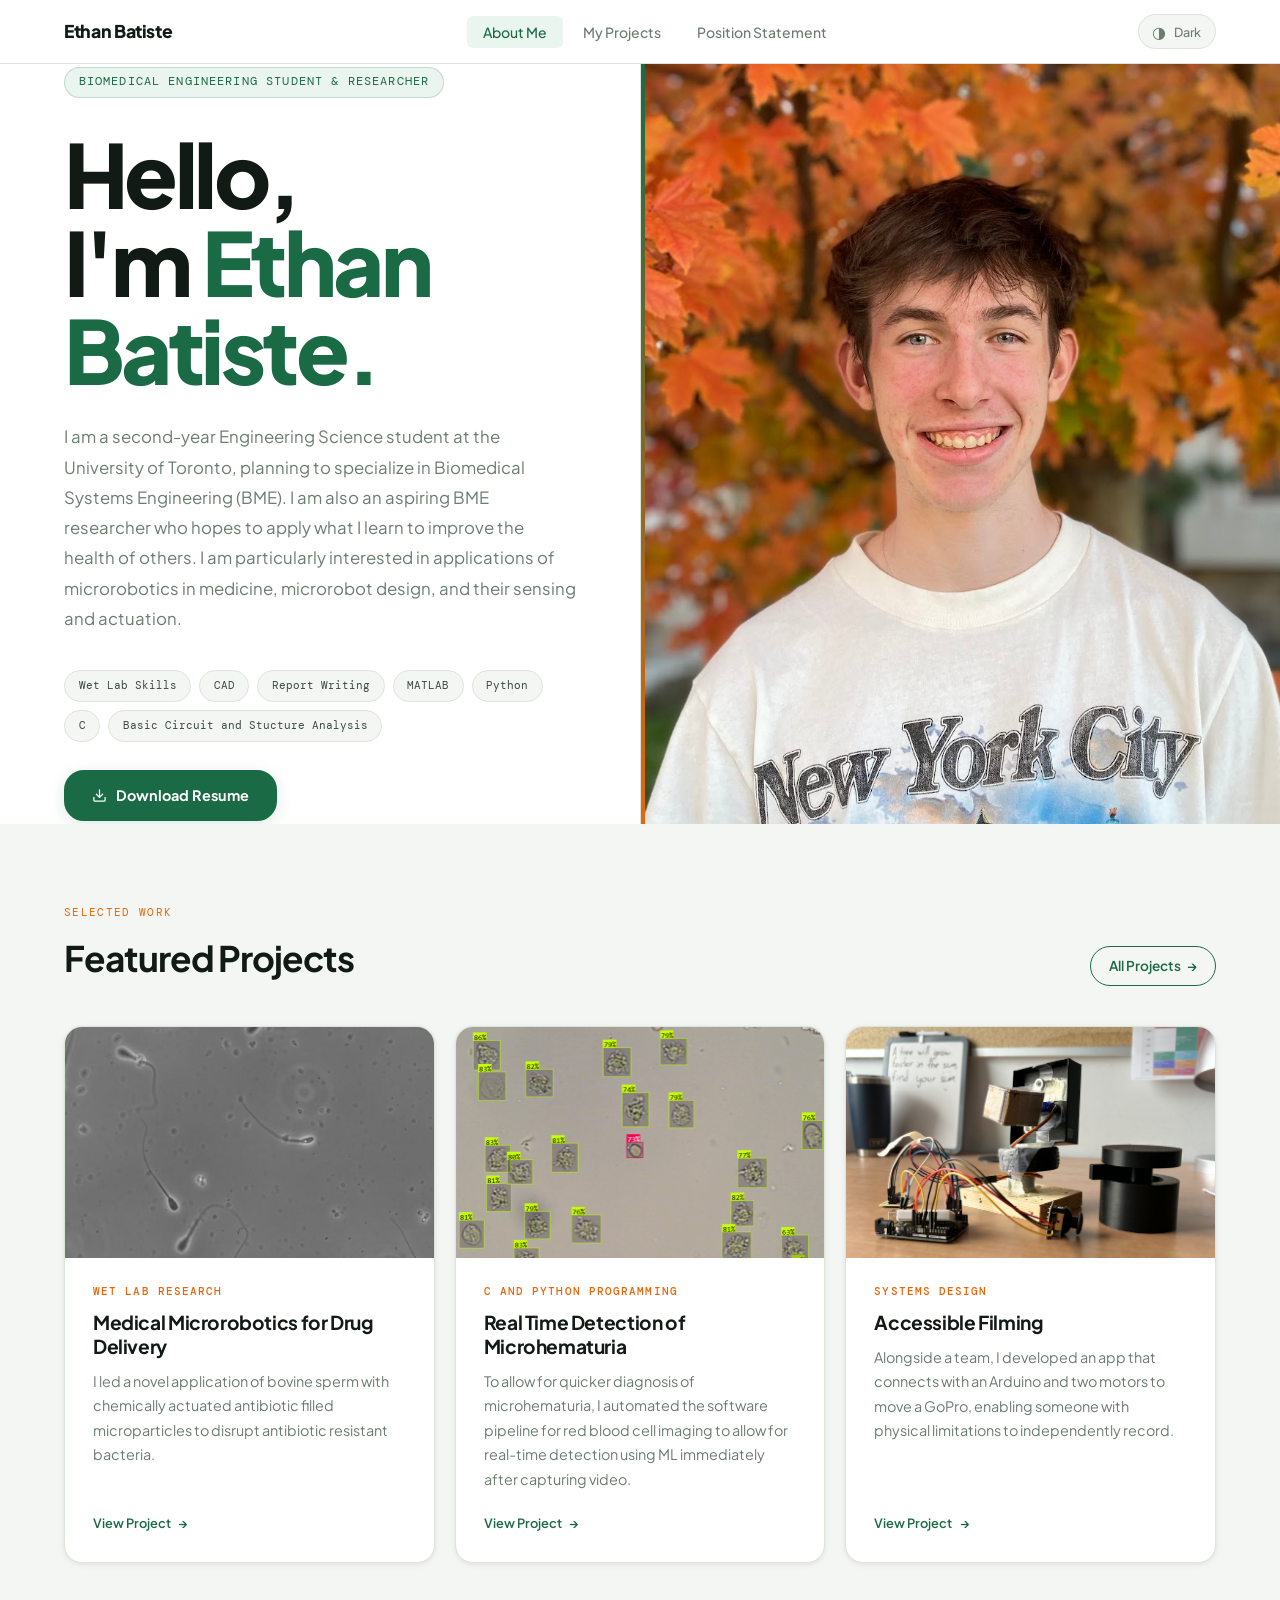
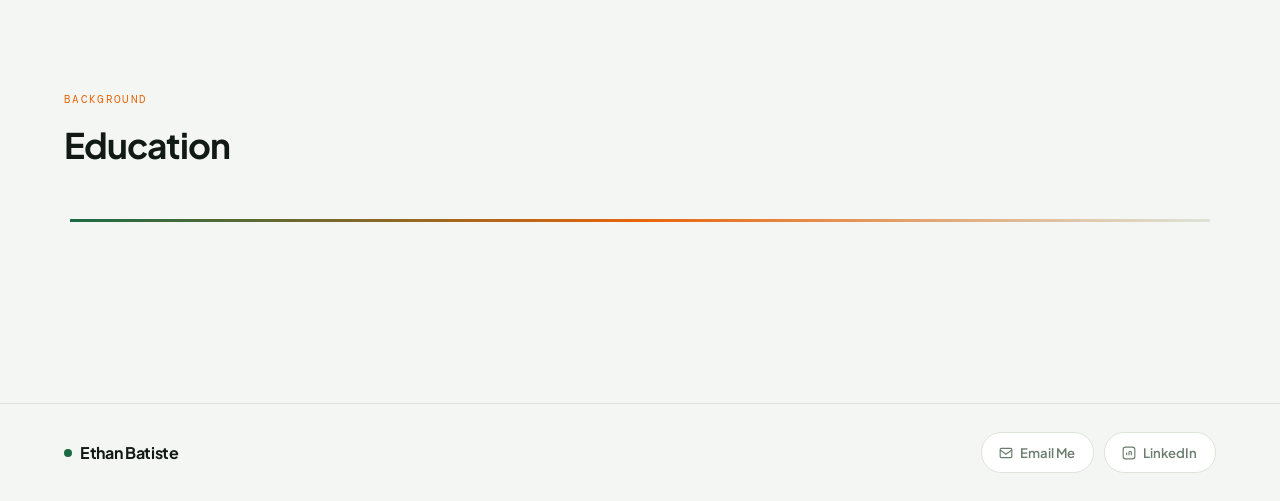
==== commit f2605e84: "Update index.html with current resume" ====
--- a/index.html
+++ b/index.html
@@ -62,7 +62,7 @@
         </div>
 
         <div class="hero-actions fade-up">
-  <a href="images/EthanBatisteCV.pdf" download class="resume-btn">
+  <a href="images/EthanBatisteCV_public.pdf" download class="resume-btn">
     <svg width="15" height="15" viewBox="0 0 24 24" fill="none" stroke="currentColor" stroke-width="2" stroke-linecap="round" stroke-linejoin="round">
       <path d="M21 15v4a2 2 0 0 1-2 2H5a2 2 0 0 1-2-2v-4"/>
       <polyline points="7 10 12 15 17 10"/>
--- a/style.css
+++ b/style.css
@@ -192,7 +192,6 @@
   border-radius: 20px;
   width: fit-content;
   margin-bottom: 2rem;
-  margin-top: 1rem;
 }
 [data-theme="dark"] .hero-eyebrow { border-color: rgba(61,184,116,0.25); }
 
@@ -277,7 +276,6 @@
   font-family: var(--mono);
   font-size: 0.7rem; letter-spacing: 0.12em; text-transform: uppercase;
   color: var(--orange); margin-bottom: 0.5rem;
-  margin-top: 1rem; 
 }
 .section-title {
   font-size: clamp(1.6rem, 3vw, 2.2rem);
@@ -368,10 +366,7 @@
 .projects-page {
   padding: clamp(3rem, 6vw, 5rem) clamp(2rem, 5vw, 5rem);
 }
-.page-hero { 
-   margin-bottom: 3rem; 
-   padding-top: 3rem;
-}
+.page-hero { margin-bottom: 3rem; }
 .page-hero h1 {
   font-size: clamp(2.5rem, 6vw, 4rem);
   font-weight: 800; letter-spacing: -0.04em; color: var(--text);
@@ -461,7 +456,7 @@
 .statement-page { padding: clamp(3rem, 6vw, 5rem) clamp(2rem, 5vw, 5rem); }
 .statement-layout {
   display: grid; grid-template-columns: 200px 1fr;
-  gap: 5rem; padding-top: 1.5rem;
+  gap: 5rem; padding-top: 3rem;
 }
 .statement-sidebar { position: sticky; top: calc(var(--nav-h) + 2rem); align-self: start; }
 .statement-sidebar-label {
@@ -712,6 +707,87 @@
 [data-theme="dark"] .slideshow-dot { background: rgba(255,255,255,0.3); }
 [data-theme="dark"] .slideshow-dot.active { background: var(--green); }
 
+/* ─── Notice Toast ───────────────────────── */
+.notice-toast {
+  position: fixed;
+  bottom: 1.5rem;
+  right: 1.5rem;
+  z-index: 200;
+  max-width: 320px;
+  width: calc(100% - 3rem);
+  background: var(--surface);
+  border: 1px solid var(--border);
+  border-radius: var(--radius-lg);
+  box-shadow: var(--shadow-lg);
+  padding: 1.5rem 1.6rem;
+  transform: translateY(24px);
+  opacity: 0;
+  visibility: hidden;
+  transition: transform 0.35s cubic-bezier(0.4,0,0.2,1), opacity 0.35s ease, visibility 0.35s ease;
+}
+.notice-toast.visible {
+  transform: translateY(0);
+  opacity: 1;
+  visibility: visible;
+}
+
+.notice-toast-label {
+  display: inline-flex;
+  align-items: center;
+  gap: 0.4rem;
+  font-family: var(--mono);
+  font-size: 0.65rem;
+  font-weight: 500;
+  letter-spacing: 0.1em;
+  text-transform: uppercase;
+  color: var(--green);
+  margin-bottom: 0.75rem;
+}
+.notice-toast-label::before {
+  content: '';
+  width: 6px; height: 6px;
+  background: var(--green);
+  border-radius: 50%;
+}
+
+.notice-close {
+  position: absolute;
+  top: 0.85rem;
+  right: 0.85rem;
+  width: 26px; height: 26px;
+  display: flex; align-items: center; justify-content: center;
+  background: var(--bg-2);
+  border: 1px solid var(--border);
+  border-radius: 50%;
+  font-size: 1rem;
+  line-height: 1;
+  color: var(--text-muted);
+  cursor: pointer;
+  transition: var(--trans);
+}
+.notice-close:hover {
+  background: var(--orange-light);
+  border-color: var(--orange);
+  color: var(--orange);
+}
+
+.notice-text {
+  font-size: 0.85rem;
+  line-height: 1.65;
+  color: var(--text-muted);
+  padding-right: 0.75rem;
+}
+
+@media (max-width: 480px) {
+  .notice-toast {
+    left: 1.25rem;
+    right: 1.25rem;
+    bottom: 1.25rem;
+    width: auto;
+    max-width: none;
+  }
+}
+
 /* ─── Animations ─────────────────────────── */
 @keyframes fadeUp {
   from { opacity: 0; transform: translateY(18px); }
@@ -730,34 +806,24 @@
 /* ─── Responsive ─────────────────────────── */
 @media (max-width: 960px) {
   .hero {
-    display: grid;
     grid-template-columns: 1fr;
-    grid-template-rows: auto auto auto;
     height: auto;
     max-height: none;
   }
   .hero-content {
     padding: 2.5rem 1.75rem;
     overflow-y: visible;
-    display: contents;
-  }
-  .hero-eyebrow { order: 1; padding: 0 1.75rem; }
-  .hero-name { order: 2; padding: 0 1.75rem; }
+  }
   .hero-photo-wrap {
-    order: 3;
     height: 55vw;
     min-height: 280px;
     max-height: 420px;
     border-left: none;
     border-top: 1px solid var(--border);
-    border-bottom: 1px solid var(--border);
-  }
-  .hero-about { order: 4; padding: 0 1.75rem; margin-top: 2rem; }
-  .keywords { order: 5; padding: 0 1.75rem; }
-  .hero-actions { order: 6; padding: 0 1.75rem; }
+  }
   .featured-grid { grid-template-columns: 1fr 1fr; }
   .projects-grid { grid-template-columns: 1fr 1fr; }
-  .statement-layout { grid-template-columns: 1fr; gap: 1.5rem; }
+  .statement-layout { grid-template-columns: 1fr; gap: 2rem; }
   .statement-sidebar { position: static; }
   .detail-meta { grid-template-columns: repeat(2,1fr); }
   .timeline { grid-template-columns: 1fr 1fr; padding-top: 2rem; }
@@ -771,14 +837,7 @@
     background: var(--bg); padding: 2rem 1.5rem;
     border-top: 1px solid var(--border); gap: 0.25rem; z-index: 99;
   }
-  .nav-links.open a {
-    font-size: 1.05rem;
-    padding: 1rem 1.25rem;
-    border-radius: var(--radius-sm);
-    border-bottom: 1px solid var(--border);
-    width: 100%;
-    display: block;
-  }
+  .nav-links.open a { font-size: 1.05rem; padding: 1rem; }
   .hamburger { display: flex; }
   .featured-grid { grid-template-columns: 1fr; }
   .projects-grid { grid-template-columns: 1fr; }
@@ -788,48 +847,6 @@
   .keyword { font-size: 0.65rem; padding: 0.3rem 0.65rem; }
   .timeline { grid-template-columns: 1fr 1fr; }
   .detail-meta { grid-template-columns: 1fr 1fr; }
-  .statement-page { padding: 2rem 1.25rem; }
-  .page-hero { padding-top: 2rem; margin-bottom: 2rem; }
-  .statement-layout {
-    display: flex;
-    flex-direction: column;
-  }
-  .statement-sidebar {
-    order: 1;
-    position: static;
-    width: 100%;
-    margin-bottom: 2rem;
-    padding-bottom: 1.5rem;
-    border-bottom: 1px solid var(--border);
-  }
-  .statement-content {
-    order: 2;
-    width: 100%;
-  }
-  .statement-sidebar-label {
-    display: block;
-    margin-bottom: 0.75rem;
-  }
-  .statement-nav-list {
-    display: grid;
-    grid-template-columns: 1fr 1fr;
-    gap: 0.5rem;
-    border-left: none;
-    padding: 0;
-    margin: 0;
-  }
-  .statement-nav-list a {
-    padding: 0.6rem 0.8rem;
-    background: var(--bg-2);
-    border-radius: var(--radius-sm);
-    font-size: 0.8rem;
-    border: 1px solid var(--border);
-    text-align: center;
-    display: block;
-  }
-  .statement-content section { margin-bottom: 2.5rem; padding-bottom: 2.5rem; }
-  .statement-content h3 { font-size: 1.25rem; }
-  .pull-quote { padding: 1.25rem; font-size: 1rem; margin: 1.25rem 0; }
 }
 
 @media (max-width: 480px) {
@@ -842,9 +859,6 @@
   footer { flex-direction: column; align-items: flex-start; }
   .detail-meta { grid-template-columns: 1fr; }
   .section-header { flex-direction: column; align-items: flex-start; }
-  .statement-page { padding: 2rem 1.25rem; }
-  .pull-quote { padding: 1.25rem 1.25rem; font-size: 1rem; }
-  .statement-content h3 { font-size: 1.25rem; }
   .timeline { grid-template-columns: 1fr; padding-top: 0; padding-left: 2rem; }
   .timeline::before {
     top: 8px; bottom: 8px; left: 7px; right: auto;
